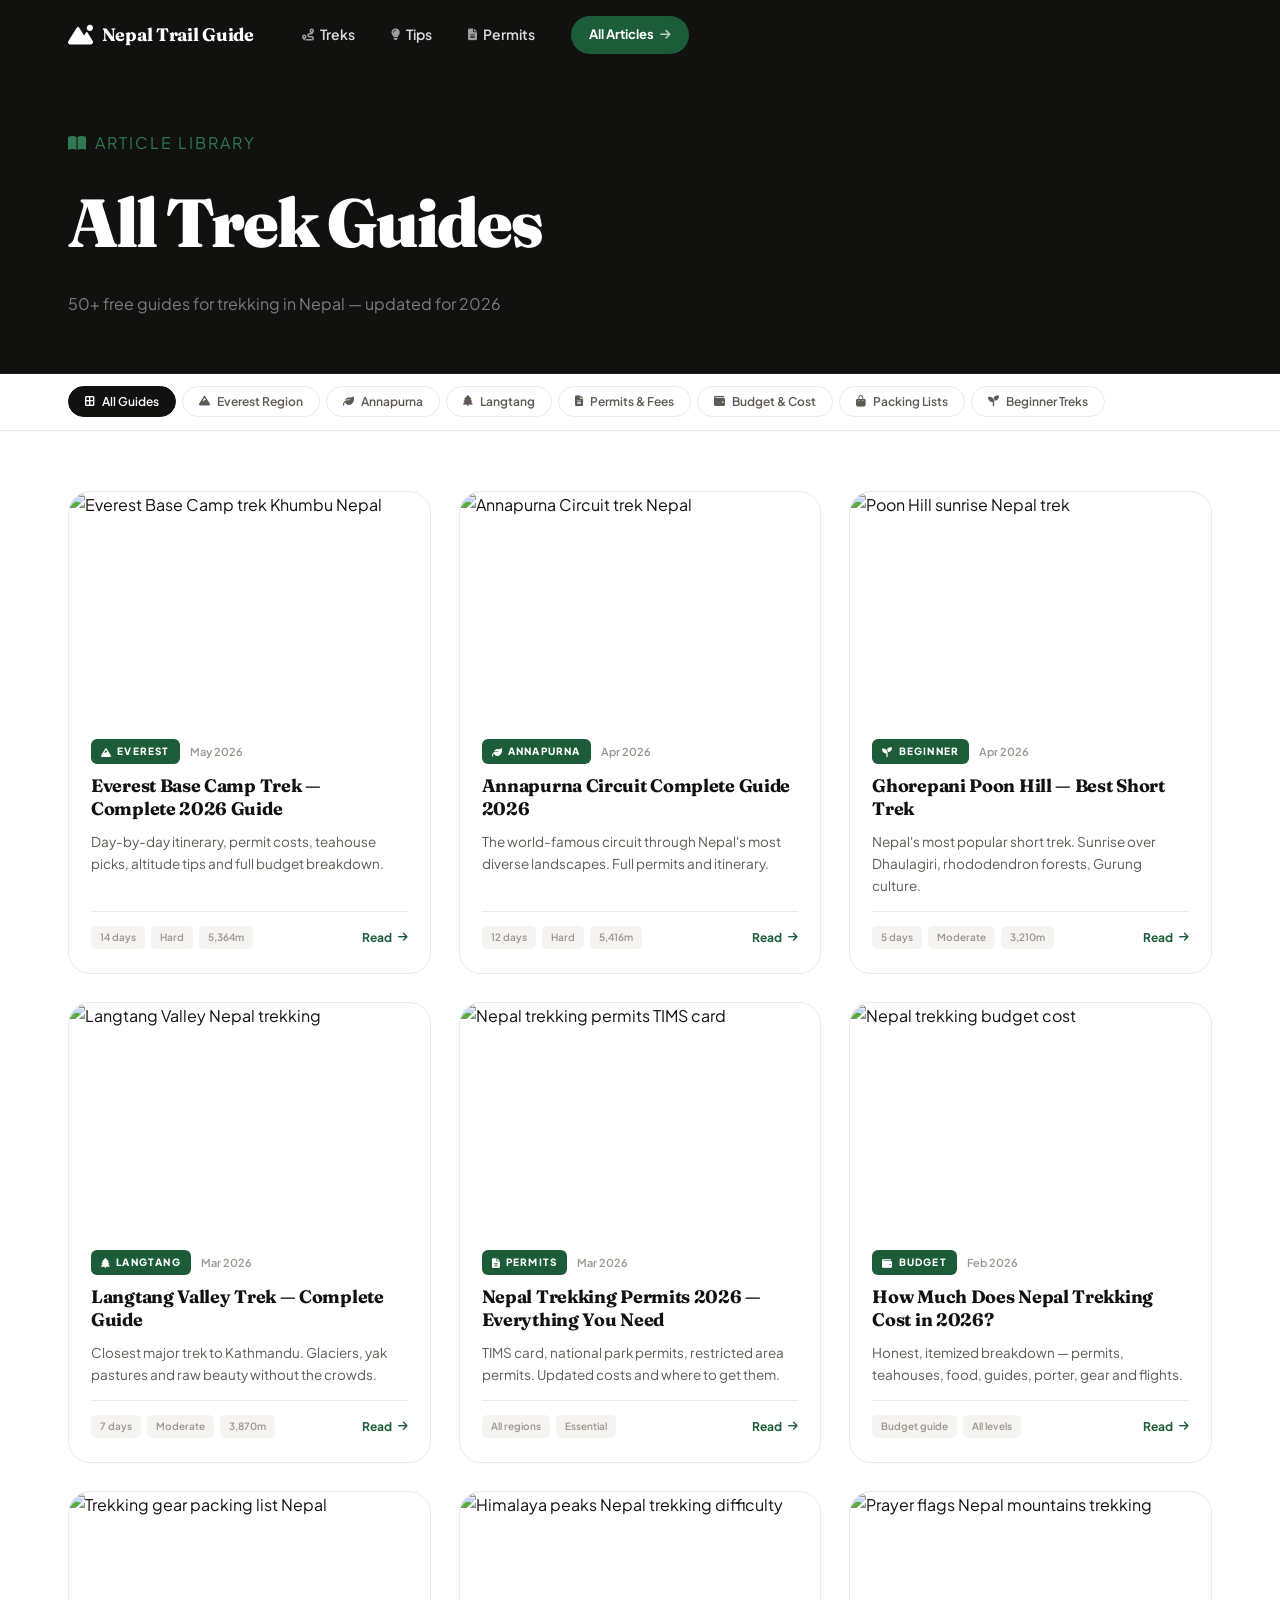
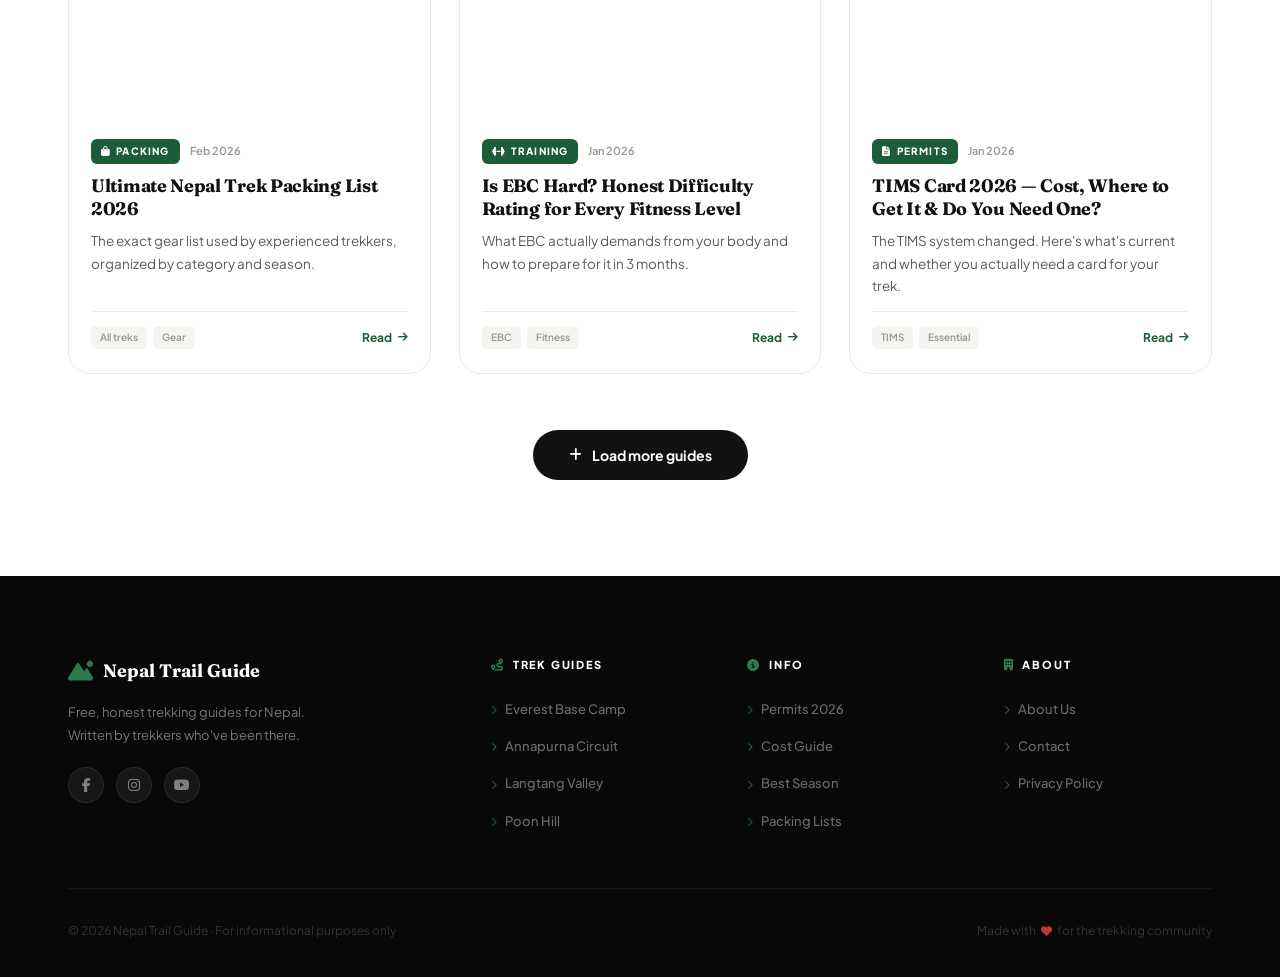
==== frontend/blog/index.html @ 1aebc30a "Nepal trekking site" ====
<!DOCTYPE html>
<html lang="en">
<head>
  <meta charset="UTF-8">
  <meta name="viewport" content="width=device-width, initial-scale=1.0">
  <title>All Trek Guides — Nepal Trail Guide</title>
  <meta name="description" content="Browse all Nepal trekking guides. Everest Base Camp, Annapurna Circuit, permits, costs, packing lists and more. Free, updated 2026.">
  <meta name="robots" content="index, follow">
  <link rel="canonical" href="https://nepaltrailguide.com/blog/">
  <link rel="preconnect" href="https://fonts.googleapis.com">
  <link href="https://fonts.googleapis.com/css2?family=Plus+Jakarta+Sans:wght@300;400;500;600;700;800&family=Fraunces:ital,wght@0,700;0,900;1,700&display=swap" rel="stylesheet">
  <link rel="stylesheet" href="https://cdnjs.cloudflare.com/ajax/libs/font-awesome/6.5.0/css/all.min.css">
  <link rel="stylesheet" href="../css/main.css">
  <style>
    /* ── Blog-specific styles ── */
    .blog-hero {
      background: var(--black);
      padding: 130px 0 56px;
      border-bottom: 1px solid rgba(255,255,255,0.06);
    }
    .blog-hero-inner {
      max-width: var(--max-w);
      margin: 0 auto;
      padding: 0 28px;
    }
    .blog-hero h1 {
      font-family: var(--font-display);
      font-size: clamp(40px, 6vw, 68px);
      font-weight: 900;
      letter-spacing: -2px;
      color: var(--white);
      margin-bottom: 12px;
    }
    .blog-hero p {
      font-size: 16px;
      color: rgba(255,255,255,0.45);
      font-weight: 400;
    }

    .filter-bar {
      position: sticky;
      top: 70px;
      z-index: 50;
      background: var(--white);
      border-bottom: 1px solid var(--gray-100);
      padding: 0;
    }
    .filter-inner {
      max-width: var(--max-w);
      margin: 0 auto;
      padding: 0 28px;
      display: flex;
      align-items: center;
      gap: 6px;
      overflow-x: auto;
      scrollbar-width: none;
      -ms-overflow-style: none;
      height: 56px;
    }
    .filter-inner::-webkit-scrollbar { display: none; }
    .filter-btn {
      flex-shrink: 0;
      display: inline-flex;
      align-items: center;
      gap: 7px;
      background: none;
      border: 1.5px solid var(--gray-100);
      color: var(--gray-600);
      font-size: 12px;
      font-weight: 600;
      padding: 7px 16px;
      border-radius: var(--r-pill);
      cursor: pointer;
      transition: all 0.18s;
      font-family: var(--font-body);
      white-space: nowrap;
    }
    .filter-btn:hover,
    .filter-btn.active {
      background: var(--black);
      border-color: var(--black);
      color: var(--white);
    }
    .filter-btn.active.green {
      background: var(--green);
      border-color: var(--green);
    }
    .filter-btn i { font-size: 11px; }

    .blog-main {
      padding: 60px 0 96px;
    }
    .blog-main .container {
      max-width: var(--max-w);
      margin: 0 auto;
      padding: 0 28px;
    }
    .blog-grid {
      display: grid;
      grid-template-columns: repeat(3, 1fr);
      gap: 28px;
    }

    .blog-card {
      background: var(--white);
      border: 1px solid var(--gray-100);
      border-radius: var(--r-xl);
      overflow: hidden;
      display: flex;
      flex-direction: column;
      transition: all 0.28s ease;
    }
    .blog-card:hover {
      box-shadow: var(--shadow-lg);
      transform: translateY(-5px);
      border-color: var(--gray-200);
    }
    .blog-card-img {
      display: block;
      aspect-ratio: 16/10;
      overflow: hidden;
    }
    .blog-card-img img {
      width: 100%; height: 100%;
      object-fit: cover;
      transition: transform 0.45s ease;
    }
    .blog-card:hover .blog-card-img img { transform: scale(1.05); }

    .blog-card-body {
      padding: 22px 22px 24px;
      display: flex;
      flex-direction: column;
      gap: 10px;
      flex: 1;
    }
    .blog-card-meta {
      display: flex;
      align-items: center;
      gap: 10px;
    }
    .blog-cat {
      display: inline-flex;
      align-items: center;
      gap: 5px;
      font-size: 10px;
      font-weight: 800;
      text-transform: uppercase;
      letter-spacing: 1.2px;
      color: var(--white);
      background: var(--green);
      padding: 4px 10px;
      border-radius: 6px;
    }
    .blog-date {
      font-size: 11px;
      color: var(--gray-400);
      font-weight: 600;
    }
    .blog-card h3 {
      font-family: var(--font-display);
      font-size: 18px;
      font-weight: 700;
      line-height: 1.3;
      letter-spacing: -0.3px;
      color: var(--black);
    }
    .blog-card h3 a:hover { color: var(--green); }
    .blog-card p {
      font-size: 13.5px;
      color: var(--gray-600);
      line-height: 1.65;
      flex: 1;
    }
    .blog-card-footer {
      display: flex;
      justify-content: space-between;
      align-items: center;
      padding-top: 14px;
      border-top: 1px solid var(--gray-100);
      margin-top: 4px;
    }
    .mini-tags { display: flex; gap: 6px; flex-wrap: wrap; }
    .mini-tag {
      font-size: 10px;
      color: var(--gray-400);
      background: var(--gray-50);
      padding: 3px 9px;
      border-radius: 5px;
      font-weight: 600;
    }
    .blog-read {
      display: inline-flex;
      align-items: center;
      gap: 6px;
      font-size: 12px;
      font-weight: 700;
      color: var(--green);
      transition: gap 0.2s;
    }
    .blog-read:hover { gap: 10px; }
    .blog-read i { font-size: 11px; }

    .load-more {
      text-align: center;
      margin-top: 56px;
    }
    .load-more button {
      display: inline-flex;
      align-items: center;
      gap: 10px;
      background: var(--black);
      color: var(--white);
      font-size: 14px;
      font-weight: 700;
      padding: 16px 36px;
      border-radius: var(--r-pill);
      border: none;
      cursor: pointer;
      transition: all 0.2s;
      font-family: var(--font-body);
    }
    .load-more button:hover {
      background: var(--green);
      transform: translateY(-2px);
      box-shadow: var(--shadow-green);
    }

    @media (max-width: 900px) {
      .blog-grid { grid-template-columns: 1fr 1fr; }
    }
    @media (max-width: 580px) {
      .blog-grid { grid-template-columns: 1fr; }
      .blog-hero h1 { font-size: 38px; }
    }
  </style>
</head>
<body>

  <nav class="navbar scrolled" id="navbar">
    <div class="nav-inner">
      <a href="../index.html" class="nav-logo">
        <i class="fa-solid fa-mountain-sun"></i>
        <span>Nepal Trail Guide</span>
      </a>
      <ul class="nav-links" id="navLinks">
        <li><a href="../index.html#treks"><i class="fa-solid fa-route"></i> Treks</a></li>
        <li><a href="../index.html#tips"><i class="fa-solid fa-lightbulb"></i> Tips</a></li>
        <li><a href="../index.html#permits"><i class="fa-solid fa-file-lines"></i> Permits</a></li>
        <li><a href="index.html" class="nav-cta">All Articles <i class="fa-solid fa-arrow-right"></i></a></li>
      </ul>
      <button class="hamburger" id="hamburger" aria-label="Open menu">
        <i class="fa-solid fa-bars" id="hamburgerIcon"></i>
      </button>
    </div>
  </nav>

  <div class="blog-hero">
    <div class="blog-hero-inner">
      <p class="section-label" style="color:var(--green-mid)"><i class="fa-solid fa-book-open"></i> Article Library</p>
      <h1>All Trek Guides</h1>
      <p>50+ free guides for trekking in Nepal — updated for 2026</p>
    </div>
  </div>

  <div class="filter-bar">
    <div class="filter-inner">
      <button class="filter-btn active" onclick="filterCards('all', this)">
        <i class="fa-solid fa-border-all"></i> All Guides
      </button>
      <button class="filter-btn" onclick="filterCards('everest', this)">
        <i class="fa-solid fa-mountain"></i> Everest Region
      </button>
      <button class="filter-btn" onclick="filterCards('annapurna', this)">
        <i class="fa-solid fa-leaf"></i> Annapurna
      </button>
      <button class="filter-btn" onclick="filterCards('langtang', this)">
        <i class="fa-solid fa-tree"></i> Langtang
      </button>
      <button class="filter-btn" onclick="filterCards('permits', this)">
        <i class="fa-solid fa-file-lines"></i> Permits & Fees
      </button>
      <button class="filter-btn" onclick="filterCards('budget', this)">
        <i class="fa-solid fa-wallet"></i> Budget & Cost
      </button>
      <button class="filter-btn" onclick="filterCards('packing', this)">
        <i class="fa-solid fa-bag-shopping"></i> Packing Lists
      </button>
      <button class="filter-btn" onclick="filterCards('beginner', this)">
        <i class="fa-solid fa-seedling"></i> Beginner Treks
      </button>
    </div>
  </div>

  <section class="blog-main">
    <div class="container">
      <div class="blog-grid" id="blogGrid">

        <div class="blog-card reveal" data-cat="everest">
          <a href="../articles/ebc-guide.html" class="blog-card-img">
            <img src="https://media.nepaleverestbasecamp.com/uploads/fullbanner/ebc-trek-14-days-thumbnail.webp" alt="Everest Base Camp trek Khumbu Nepal" loading="lazy">
          </a>
          <div class="blog-card-body">
            <div class="blog-card-meta">
              <span class="blog-cat"><i class="fa-solid fa-mountain"></i> Everest</span>
              <span class="blog-date">May 2026</span>
            </div>
            <h3><a href="../articles/ebc-guide.html">Everest Base Camp Trek — Complete 2026 Guide</a></h3>
            <p>Day-by-day itinerary, permit costs, teahouse picks, altitude tips and full budget breakdown.</p>
            <div class="blog-card-footer">
              <div class="mini-tags">
                <span class="mini-tag">14 days</span>
                <span class="mini-tag">Hard</span>
                <span class="mini-tag">5,364m</span>
              </div>
              <a href="../articles/ebc-guide.html" class="blog-read">Read <i class="fa-solid fa-arrow-right"></i></a>
            </div>
          </div>
        </div>

        <div class="blog-card reveal" data-cat="annapurna">
          <a href="#" class="blog-card-img">
            <img src="https://dynamic-media-cdn.tripadvisor.com/media/photo-o/27/93/ff/0a/caption.jpg?w=900&h=500&s=1" alt="Annapurna Circuit trek Nepal" loading="lazy">
          </a>
          <div class="blog-card-body">
            <div class="blog-card-meta">
              <span class="blog-cat"><i class="fa-solid fa-leaf"></i> Annapurna</span>
              <span class="blog-date">Apr 2026</span>
            </div>
            <h3><a href="#">Annapurna Circuit Complete Guide 2026</a></h3>
            <p>The world-famous circuit through Nepal's most diverse landscapes. Full permits and itinerary.</p>
            <div class="blog-card-footer">
              <div class="mini-tags">
                <span class="mini-tag">12 days</span>
                <span class="mini-tag">Hard</span>
                <span class="mini-tag">5,416m</span>
              </div>
              <a href="#" class="blog-read">Read <i class="fa-solid fa-arrow-right"></i></a>
            </div>
          </div>
        </div>

        <div class="blog-card reveal" data-cat="beginner annapurna">
          <a href="#" class="blog-card-img">
            <img src="https://media-cdn.tripadvisor.com/media/attractions-splice-spp-674x446/12/27/13/b6.jpg" alt="Poon Hill sunrise Nepal trek" loading="lazy">
          </a>
          <div class="blog-card-body">
            <div class="blog-card-meta">
              <span class="blog-cat"><i class="fa-solid fa-seedling"></i> Beginner</span>
              <span class="blog-date">Apr 2026</span>
            </div>
            <h3><a href="#">Ghorepani Poon Hill — Best Short Trek</a></h3>
            <p>Nepal's most popular short trek. Sunrise over Dhaulagiri, rhododendron forests, Gurung culture.</p>
            <div class="blog-card-footer">
              <div class="mini-tags">
                <span class="mini-tag">5 days</span>
                <span class="mini-tag">Moderate</span>
                <span class="mini-tag">3,210m</span>
              </div>
              <a href="#" class="blog-read">Read <i class="fa-solid fa-arrow-right"></i></a>
            </div>
          </div>
        </div>

        <div class="blog-card reveal" data-cat="langtang">
          <a href="#" class="blog-card-img">
            <img src="https://api.hikingbees.com/media/best-langtang-viewpoints.jpg" alt="Langtang Valley Nepal trekking" loading="lazy">
          </a>
          <div class="blog-card-body">
            <div class="blog-card-meta">
              <span class="blog-cat"><i class="fa-solid fa-tree"></i> Langtang</span>
              <span class="blog-date">Mar 2026</span>
            </div>
            <h3><a href="#">Langtang Valley Trek — Complete Guide</a></h3>
            <p>Closest major trek to Kathmandu. Glaciers, yak pastures and raw beauty without the crowds.</p>
            <div class="blog-card-footer">
              <div class="mini-tags">
                <span class="mini-tag">7 days</span>
                <span class="mini-tag">Moderate</span>
                <span class="mini-tag">3,870m</span>
              </div>
              <a href="#" class="blog-read">Read <i class="fa-solid fa-arrow-right"></i></a>
            </div>
          </div>
        </div>

        <div class="blog-card reveal" data-cat="permits">
          <a href="#" class="blog-card-img">
            <img src="https://www.thehimalayantrips.com/templates/yootheme/cache/b1/top_winter_treks_in_nepal-b1f1448a.jpeg" alt="Nepal trekking permits TIMS card" loading="lazy">
          </a>
          <div class="blog-card-body">
            <div class="blog-card-meta">
              <span class="blog-cat"><i class="fa-solid fa-file-lines"></i> Permits</span>
              <span class="blog-date">Mar 2026</span>
            </div>
            <h3><a href="#">Nepal Trekking Permits 2026 — Everything You Need</a></h3>
            <p>TIMS card, national park permits, restricted area permits. Updated costs and where to get them.</p>
            <div class="blog-card-footer">
              <div class="mini-tags">
                <span class="mini-tag">All regions</span>
                <span class="mini-tag">Essential</span>
              </div>
              <a href="#" class="blog-read">Read <i class="fa-solid fa-arrow-right"></i></a>
            </div>
          </div>
        </div>

        <div class="blog-card reveal" data-cat="budget">
          <a href="#" class="blog-card-img">
            <img src="https://images.unsplash.com/photo-1551632811-561732d1e306?w=700&q=80&auto=format&fm=webp" alt="Nepal trekking budget cost" loading="lazy">
          </a>
          <div class="blog-card-body">
            <div class="blog-card-meta">
              <span class="blog-cat"><i class="fa-solid fa-wallet"></i> Budget</span>
              <span class="blog-date">Feb 2026</span>
            </div>
            <h3><a href="#">How Much Does Nepal Trekking Cost in 2026?</a></h3>
            <p>Honest, itemized breakdown — permits, teahouses, food, guides, porter, gear and flights.</p>
            <div class="blog-card-footer">
              <div class="mini-tags">
                <span class="mini-tag">Budget guide</span>
                <span class="mini-tag">All levels</span>
              </div>
              <a href="#" class="blog-read">Read <i class="fa-solid fa-arrow-right"></i></a>
            </div>
          </div>
        </div>

        <div class="blog-card reveal" data-cat="packing">
          <a href="#" class="blog-card-img">
            <img src="https://himalayandreamtreks.in/wp-content/uploads/2024/05/Packing-List-.webp" alt="Trekking gear packing list Nepal" loading="lazy">
          </a>
          <div class="blog-card-body">
            <div class="blog-card-meta">
              <span class="blog-cat"><i class="fa-solid fa-bag-shopping"></i> Packing</span>
              <span class="blog-date">Feb 2026</span>
            </div>
            <h3><a href="#">Ultimate Nepal Trek Packing List 2026</a></h3>
            <p>The exact gear list used by experienced trekkers, organized by category and season.</p>
            <div class="blog-card-footer">
              <div class="mini-tags">
                <span class="mini-tag">All treks</span>
                <span class="mini-tag">Gear</span>
              </div>
              <a href="#" class="blog-read">Read <i class="fa-solid fa-arrow-right"></i></a>
            </div>
          </div>
        </div>

        <div class="blog-card reveal" data-cat="everest beginner">
          <a href="#" class="blog-card-img">
            <img src="https://media-cdn.tripadvisor.com/media/attractions-splice-spp-674x446/07/35/dd/0e.jpg" alt="Himalaya peaks Nepal trekking difficulty" loading="lazy">
          </a>
          <div class="blog-card-body">
            <div class="blog-card-meta">
              <span class="blog-cat"><i class="fa-solid fa-dumbbell"></i> Training</span>
              <span class="blog-date">Jan 2026</span>
            </div>
            <h3><a href="#">Is EBC Hard? Honest Difficulty Rating for Every Fitness Level</a></h3>
            <p>What EBC actually demands from your body and how to prepare for it in 3 months.</p>
            <div class="blog-card-footer">
              <div class="mini-tags">
                <span class="mini-tag">EBC</span>
                <span class="mini-tag">Fitness</span>
              </div>
              <a href="#" class="blog-read">Read <i class="fa-solid fa-arrow-right"></i></a>
            </div>
          </div>
        </div>

        <div class="blog-card reveal" data-cat="permits budget">
          <a href="#" class="blog-card-img">
            <img src="https://images.unsplash.com/photo-1533130061792-64b345e4a833?w=700&q=80&auto=format&fm=webp" alt="Prayer flags Nepal mountains trekking" loading="lazy">
          </a>
          <div class="blog-card-body">
            <div class="blog-card-meta">
              <span class="blog-cat"><i class="fa-solid fa-file-lines"></i> Permits</span>
              <span class="blog-date">Jan 2026</span>
            </div>
            <h3><a href="#">TIMS Card 2026 — Cost, Where to Get It & Do You Need One?</a></h3>
            <p>The TIMS system changed. Here's what's current and whether you actually need a card for your trek.</p>
            <div class="blog-card-footer">
              <div class="mini-tags">
                <span class="mini-tag">TIMS</span>
                <span class="mini-tag">Essential</span>
              </div>
              <a href="#" class="blog-read">Read <i class="fa-solid fa-arrow-right"></i></a>
            </div>
          </div>
        </div>

      </div>

      <div class="load-more">
        <button id="loadMoreBtn" onclick="loadMore()">
          <i class="fa-solid fa-plus"></i> Load more guides
        </button>
      </div>
    </div>
  </section>

  <footer class="footer">
    <div class="container">
      <div class="footer-top">
        <div class="footer-brand">
          <div class="footer-logo"><i class="fa-solid fa-mountain-sun"></i> Nepal Trail Guide</div>
          <p>Free, honest trekking guides for Nepal. Written by trekkers who've been there.</p>
          <div class="footer-social">
            <a href="#"><i class="fa-brands fa-facebook-f"></i></a>
            <a href="#"><i class="fa-brands fa-instagram"></i></a>
            <a href="#"><i class="fa-brands fa-youtube"></i></a>
          </div>
        </div>
        <div class="footer-col">
          <h5><i class="fa-solid fa-route"></i> Trek Guides</h5>
          <ul>
            <li><a href="#"><i class="fa-solid fa-chevron-right"></i> Everest Base Camp</a></li>
            <li><a href="#"><i class="fa-solid fa-chevron-right"></i> Annapurna Circuit</a></li>
            <li><a href="#"><i class="fa-solid fa-chevron-right"></i> Langtang Valley</a></li>
            <li><a href="#"><i class="fa-solid fa-chevron-right"></i> Poon Hill</a></li>
          </ul>
        </div>
        <div class="footer-col">
          <h5><i class="fa-solid fa-circle-info"></i> Info</h5>
          <ul>
            <li><a href="#"><i class="fa-solid fa-chevron-right"></i> Permits 2026</a></li>
            <li><a href="#"><i class="fa-solid fa-chevron-right"></i> Cost Guide</a></li>
            <li><a href="#"><i class="fa-solid fa-chevron-right"></i> Best Season</a></li>
            <li><a href="#"><i class="fa-solid fa-chevron-right"></i> Packing Lists</a></li>
          </ul>
        </div>
        <div class="footer-col">
          <h5><i class="fa-solid fa-building"></i> About</h5>
          <ul>
            <li><a href="#"><i class="fa-solid fa-chevron-right"></i> About Us</a></li>
            <li><a href="#"><i class="fa-solid fa-chevron-right"></i> Contact</a></li>
            <li><a href="#"><i class="fa-solid fa-chevron-right"></i> Privacy Policy</a></li>
          </ul>
        </div>
      </div>
      <div class="footer-bottom">
        <p>© 2026 Nepal Trail Guide · For informational purposes only</p>
        <p class="footer-credit">Made with <i class="fa-solid fa-heart"></i> for the trekking community</p>
      </div>
    </div>
  </footer>

  <script src="../js/main.js"></script>
  <script>
    // Load more button
    function loadMore() {
      const btn = document.getElementById('loadMoreBtn');
      btn.innerHTML = '<i class="fa-solid fa-spinner fa-spin"></i> Loading...';
      btn.disabled = true;
      setTimeout(() => {
        btn.innerHTML = '<i class="fa-solid fa-check"></i> All guides loaded';
        btn.style.background = 'var(--green)';
      }, 1500);
    }

    // Category filter
    function filterCards(cat, btn) {
      document.querySelectorAll('.filter-btn').forEach(b => b.classList.remove('active'));
      btn.classList.add('active');

      document.querySelectorAll('.blog-card').forEach(card => {
        const cats = card.dataset.cat || '';
        if (cat === 'all' || cats.includes(cat)) {
          card.style.display = 'flex';
          setTimeout(() => card.style.opacity = '1', 10);
        } else {
          card.style.opacity = '0';
          setTimeout(() => card.style.display = 'none', 200);
        }
      });
    }

    // Blog page — navbar always dark
    document.getElementById('navbar').classList.add('scrolled');

    // Fix: force reveal all cards immediately on blog page
    document.querySelectorAll('.blog-card').forEach(card => {
      card.style.opacity = '1';
      card.style.transform = 'none';
    });
  </script>
</body>
</html>
---- frontend/css/main.css ----
/* ═══════════════════════════════════════════════
   NEPAL TRAIL GUIDE — main.css
   Fonts: Fraunces (display) + Plus Jakarta Sans (body)
   Design: Premium travel editorial
   Last updated: May 2026
═══════════════════════════════════════════════ */

/* ─── RESET ─── */
*, *::before, *::after { margin: 0; padding: 0; box-sizing: border-box; }
html { scroll-behavior: smooth; font-size: 16px; }
img { display: block; max-width: 100%; height: auto; }
a { text-decoration: none; color: inherit; }
ul { list-style: none; }
button { cursor: pointer; font-family: inherit; }

/* ─── TOKENS ─── */
:root {
  /* Core palette */
  --black:         #111110;
  --white:         #ffffff;
  --cream:         #faf9f7;
  --gray-50:       #f5f4f1;
  --gray-100:      #eceae5;
  --gray-200:      #d8d5ce;
  --gray-400:      #9b978e;
  --gray-600:      #5e5a53;
  --gray-800:      #2c2b28;

  /* Accent — deep forest green */
  --green:         #1d5c38;
  --green-mid:     #2d7a50;
  --green-light:   #ebf5ee;
  --green-glow:    rgba(29,92,56,0.10);

  /* Difficulty colors */
  --red:           #b91c1c;
  --amber:         #92400e;
  --blue:          #1e40af;

  /* Typography */
  --font-display:  'Fraunces', Georgia, serif;
  --font-body:     'Plus Jakarta Sans', system-ui, sans-serif;

  /* Layout */
  --max-w:         1200px;
  --r-sm:          6px;
  --r:             10px;
  --r-lg:          16px;
  --r-xl:          22px;
  --r-pill:        999px;

  /* Shadows */
  --shadow-xs:     0 1px 4px rgba(0,0,0,0.06);
  --shadow-sm:     0 2px 12px rgba(0,0,0,0.08);
  --shadow:        0 6px 28px rgba(0,0,0,0.10);
  --shadow-lg:     0 16px 52px rgba(0,0,0,0.15);
  --shadow-green:  0 8px 32px rgba(29,92,56,0.30);
}

/* ─── BASE ─── */
body {
  font-family: var(--font-body);
  color: var(--black);
  background: var(--white);
  line-height: 1.65;
  -webkit-font-smoothing: antialiased;
  overflow-x: hidden;
}

.container {
  max-width: var(--max-w);
  margin: 0 auto;
  padding: 0 28px;
}

/* ─── BUTTONS ─── */
.btn-white {
  display: inline-flex;
  align-items: center;
  gap: 8px;
  background: var(--white);
  color: var(--black);
  font-size: 15px;
  font-weight: 700;
  padding: 14px 28px;
  border-radius: var(--r-pill);
  transition: all 0.25s;
  border: 2px solid transparent;
}
.btn-white:hover {
  background: var(--green);
  color: var(--white);
  transform: translateY(-2px);
  box-shadow: var(--shadow-green);
}
.btn-outline-white {
  display: inline-flex;
  align-items: center;
  gap: 8px;
  background: transparent;
  color: var(--white);
  font-size: 15px;
  font-weight: 700;
  padding: 14px 28px;
  border-radius: var(--r-pill);
  border: 2px solid rgba(255,255,255,0.45);
  transition: all 0.25s;
  backdrop-filter: blur(6px);
}
.btn-outline-white:hover {
  border-color: rgba(255,255,255,0.85);
  background: rgba(255,255,255,0.12);
}
.btn-outline-dark {
  display: inline-flex;
  align-items: center;
  gap: 8px;
  background: transparent;
  color: var(--green);
  font-size: 13px;
  font-weight: 700;
  padding: 10px 20px;
  border-radius: var(--r-pill);
  border: 2px solid var(--green);
  transition: all 0.2s;
  white-space: nowrap;
}
.btn-outline-dark:hover {
  background: var(--green);
  color: var(--white);
}

/* ─── SECTION COMMONS ─── */
.section-head {
  display: flex;
  justify-content: space-between;
  align-items: flex-end;
  margin-bottom: 40px;
  gap: 20px;
}
.section-label {
  display: flex;
  align-items: center;
  gap: 7px;
  font-size: 11px;
  font-weight: 700;
  letter-spacing: 2px;
  text-transform: uppercase;
  color: var(--green);
  margin-bottom: 10px;
}
.section-head h2 {
  font-family: var(--font-display);
  font-size: clamp(26px, 3vw, 38px);
  font-weight: 700;
  letter-spacing: -0.8px;
  line-height: 1.15;
  color: var(--black);
}

/* ═══════════════════════════════════════════════
   NAVBAR
═══════════════════════════════════════════════ */
.navbar {
  position: fixed;
  inset: 0 0 auto 0;
  z-index: 999;
  height: 70px;
  transition: all 0.3s ease;
}

/* Transparent state — on hero */
.navbar .nav-logo { color: var(--white); transition: color 0.3s; }
.navbar .nav-links a { color: rgba(255,255,255,0.85); transition: color 0.2s; }
.navbar .nav-links a:hover { color: var(--white); }
.navbar .hamburger { color: var(--white); }

/* Scrolled state */
.navbar.scrolled {
  background: rgba(255,255,255,0.97);
  backdrop-filter: blur(16px);
  box-shadow: 0 1px 0 var(--gray-100), 0 4px 16px rgba(0,0,0,0.06);
}
.navbar.scrolled .nav-logo { color: var(--black); }
.navbar.scrolled .nav-links a { color: var(--gray-600); }
.navbar.scrolled .nav-links a:hover { color: var(--black); }
.navbar.scrolled .nav-cta { color: var(--white) !important; }
.navbar.scrolled .hamburger { color: var(--black); }

.nav-inner {
  max-width: var(--max-w);
  margin: 0 auto;
  padding: 0 28px;
  height: 100%;
  display: flex;
  align-items: center;
  gap: 48px;
}

.nav-logo {
  font-family: var(--font-display);
  font-size: 18px;
  font-weight: 700;
  display: flex;
  align-items: center;
  gap: 9px;
  white-space: nowrap;
  letter-spacing: -0.3px;
}
.nav-logo i { font-size: 20px; }

.nav-links {
  display: flex;
  align-items: center;
  gap: 36px;
  flex: 1;
}
.nav-links a {
  font-size: 14px;
  font-weight: 600;
  display: flex;
  align-items: center;
  gap: 6px;
}
.nav-links a i { font-size: 12px; opacity: 0.7; }
.nav-cta {
  background: var(--green) !important;
  color: var(--white) !important;
  padding: 8px 18px;
  border-radius: var(--r-pill);
  font-size: 13px !important;
  font-weight: 700 !important;
  transition: background 0.2s, transform 0.2s !important;
  margin-left: auto;
}
.nav-cta:hover { background: var(--green-mid) !important; transform: translateY(-1px); }

.hamburger {
  display: none;
  background: none;
  border: none;
  font-size: 22px;
  margin-left: auto;
  padding: 4px;
  transition: color 0.3s;
}

/* ═══════════════════════════════════════════════
   HERO
═══════════════════════════════════════════════ */
.hero {
  position: relative;
  min-height: 100vh;
  display: flex;
  flex-direction: column;
}

.hero-bg {
  position: absolute;
  inset: 0;
  z-index: 0;
  overflow: hidden;
}
.hero-img {
  width: 100%;
  height: 100%;
  object-fit: cover;
  object-position: center 20%;
  /* Subtle warmth enhancement */
  filter: brightness(0.82) contrast(1.08) saturate(1.1);
}
.hero-overlay {
  position: absolute;
  inset: 0;
  /* Dark bottom-left gradient so text is readable */
  background:
    linear-gradient(
      175deg,
      rgba(0,0,0,0.28) 0%,
      rgba(0,0,0,0.02) 40%,
      rgba(0,0,0,0.60) 100%
    ),
    linear-gradient(
      90deg,
      rgba(0,0,0,0.52) 0%,
      rgba(0,0,0,0.0) 60%
    );
}

.hero-body {
  position: relative;
  z-index: 1;
  flex: 1;
  display: flex;
  align-items: flex-end;
  padding-bottom: 80px;
  padding-top: 140px;
}
.hero-eyebrow {
  display: inline-flex;
  align-items: center;
  gap: 8px;
  font-size: 12px;
  font-weight: 600;
  letter-spacing: 1.8px;
  text-transform: uppercase;
  color: rgba(255,255,255,0.68);
  margin-bottom: 20px;
  font-style: italic;
}
.hero-h1 {
  font-family: var(--font-display);
  font-size: clamp(48px, 6.5vw, 92px);
  font-weight: 900;
  line-height: 0.97;
  color: var(--white);
  letter-spacing: -3px;
  margin-bottom: 24px;
  max-width: 700px;
  text-shadow: 0 2px 40px rgba(0,0,0,0.18);
}
.hero-h1 em {
  font-style: italic;
  color: rgba(255,255,255,0.68);
}
.hero-sub {
  font-size: 17px;
  color: rgba(255,255,255,0.78);
  max-width: 500px;
  line-height: 1.75;
  margin-bottom: 40px;
  font-weight: 400;
}
.hero-actions {
  display: flex;
  gap: 14px;
  align-items: center;
  flex-wrap: wrap;
}

/* Stats bar */
.hero-stats {
  position: relative;
  z-index: 1;
  background: rgba(0,0,0,0.48);
  backdrop-filter: blur(20px);
  border-top: 1px solid rgba(255,255,255,0.10);
}
.stats-row {
  display: flex;
  align-items: center;
  padding: 20px 0;
}
.stat-item {
  flex: 1;
  display: flex;
  align-items: center;
  gap: 12px;
  padding: 0 28px;
}
.stat-item > i {
  font-size: 22px;
  color: rgba(255,255,255,0.55);
  flex-shrink: 0;
}
.stat-item div {
  display: flex;
  flex-direction: column;
  gap: 2px;
}
.stat-item strong {
  font-family: var(--font-display);
  font-size: 18px;
  font-weight: 700;
  color: var(--white);
  letter-spacing: -0.3px;
  line-height: 1;
}
.stat-item span {
  font-size: 11px;
  color: rgba(255,255,255,0.45);
  text-transform: uppercase;
  letter-spacing: 1.2px;
  font-weight: 600;
}
.stat-sep {
  width: 1px;
  height: 40px;
  background: rgba(255,255,255,0.10);
  flex-shrink: 0;
}

/* ═══════════════════════════════════════════════
   GUIDE CARDS
═══════════════════════════════════════════════ */
.section-guides {
  padding: 96px 0 80px;
}

.featured-layout {
  display: grid;
  grid-template-columns: 1.4fr 1fr;
  gap: 24px;
  margin-bottom: 24px;
}
.cards-col {
  display: flex;
  flex-direction: column;
  gap: 24px;
}
.cards-grid {
  display: grid;
  grid-template-columns: repeat(4, 1fr);
  gap: 20px;
}

/* Card base */
.card {
  background: var(--white);
  border: 1px solid var(--gray-100);
  border-radius: var(--r-xl);
  overflow: hidden;
  display: flex;
  flex-direction: column;
  transition: transform 0.28s ease, box-shadow 0.28s ease, border-color 0.28s;
}
.card:hover {
  transform: translateY(-5px);
  box-shadow: var(--shadow-lg);
  border-color: var(--gray-200);
}

/* Card image */
.card-img-link {
  display: block;
  position: relative;
  overflow: hidden;
}
.card-featured .card-img-link { aspect-ratio: 16/10; }
.card-side     .card-img-link { aspect-ratio: 16/8; }
.card-grid     .card-img-link { aspect-ratio: 4/3; }

.card-img-link img {
  width: 100%;
  height: 100%;
  object-fit: cover;
  transition: transform 0.5s ease;
}
.card:hover .card-img-link img { transform: scale(1.05); }

/* Difficulty badge */
.diff-badge {
  position: absolute;
  top: 14px;
  right: 14px;
  font-size: 10px;
  font-weight: 800;
  letter-spacing: 1.2px;
  text-transform: uppercase;
  padding: 5px 12px;
  border-radius: var(--r-pill);
  font-family: var(--font-body);
}
.diff-badge.hard     { background: #fee2e2; color: var(--red); }
.diff-badge.moderate { background: #fef3c7; color: var(--amber); }
.diff-badge.easy     { background: var(--green-light); color: var(--green); }
.diff-badge.info     { background: #dbeafe; color: var(--blue); }

/* Card body */
.card-body {
  padding: 22px 24px 24px;
  display: flex;
  flex-direction: column;
  gap: 10px;
  flex: 1;
}
.card-meta {
  display: flex;
  align-items: center;
  gap: 6px;
  font-size: 11px;
  font-weight: 700;
  text-transform: uppercase;
  letter-spacing: 0.8px;
  color: var(--gray-400);
  flex-wrap: wrap;
}
.card-region {
  color: var(--green);
  display: flex;
  align-items: center;
  gap: 5px;
}
.card-region i { font-size: 10px; }
.meta-dot { color: var(--gray-200); }

.card-body h3 {
  font-family: var(--font-display);
  font-size: 19px;
  font-weight: 700;
  line-height: 1.3;
  letter-spacing: -0.3px;
  color: var(--black);
}
.card-side .card-body h3 { font-size: 17px; }
.card-grid .card-body h3 { font-size: 15px; font-weight: 700; }
.card-body h3 a:hover { color: var(--green); }

.card-body p {
  font-size: 14px;
  color: var(--gray-600);
  line-height: 1.65;
  flex: 1;
}
.card-grid .card-body p { display: none; }

.card-link {
  display: inline-flex;
  align-items: center;
  gap: 6px;
  font-size: 13px;
  font-weight: 700;
  color: var(--green);
  margin-top: 4px;
  transition: gap 0.2s;
}
.card-link:hover { gap: 10px; }
.card-link i { font-size: 11px; transition: transform 0.2s; }
.card-link:hover i { transform: translateX(2px); }

/* ═══════════════════════════════════════════════
   FULL BLEED BANNER
═══════════════════════════════════════════════ */
.banner-section {
  position: relative;
  height: 460px;
  overflow: hidden;
  display: flex;
  align-items: center;
}
.banner-bg-img {
  position: absolute;
  inset: 0;
  width: 100%;
  height: 100%;
  object-fit: cover;
  object-position: center 40%;
  filter: brightness(0.68) saturate(1.2);
}
.banner-overlay {
  position: absolute;
  inset: 0;
  background: linear-gradient(
    100deg,
    rgba(0,0,0,0.80) 0%,
    rgba(0,0,0,0.35) 55%,
    rgba(0,0,0,0.08) 100%
  );
}
.banner-content {
  position: relative;
  z-index: 1;
  color: var(--white);
}
.banner-eyebrow {
  display: flex;
  align-items: center;
  gap: 8px;
  font-size: 11px;
  font-weight: 700;
  letter-spacing: 2px;
  text-transform: uppercase;
  color: rgba(255,255,255,0.55);
  margin-bottom: 14px;
}
.banner-content h2 {
  font-family: var(--font-display);
  font-size: clamp(34px, 5vw, 58px);
  font-weight: 900;
  letter-spacing: -1.5px;
  line-height: 1.05;
  margin-bottom: 12px;
}
.banner-sub {
  font-size: 16px;
  color: rgba(255,255,255,0.62);
  margin-bottom: 28px;
  font-style: italic;
  font-weight: 400;
}
.banner-tags {
  display: flex;
  gap: 10px;
  flex-wrap: wrap;
}
.banner-tags span {
  display: inline-flex;
  align-items: center;
  gap: 7px;
  background: rgba(255,255,255,0.10);
  border: 1px solid rgba(255,255,255,0.18);
  color: rgba(255,255,255,0.85);
  font-size: 12px;
  font-weight: 600;
  padding: 7px 16px;
  border-radius: var(--r-pill);
  backdrop-filter: blur(8px);
}
.banner-tags span i { font-size: 11px; opacity: 0.8; }

/* ═══════════════════════════════════════════════
   INFO CARDS
═══════════════════════════════════════════════ */
.info-section {
  background: var(--cream);
  padding: 96px 0;
  border-top: 1px solid var(--gray-100);
  border-bottom: 1px solid var(--gray-100);
}
.info-grid {
  display: grid;
  grid-template-columns: repeat(3, 1fr);
  gap: 20px;
}
.info-card {
  background: var(--white);
  border: 1px solid var(--gray-100);
  border-radius: var(--r-xl);
  padding: 32px 28px;
  display: flex;
  flex-direction: column;
  gap: 14px;
  position: relative;
  overflow: hidden;
  transition: all 0.28s ease;
}
/* Green bottom bar on hover */
.info-card::after {
  content: '';
  position: absolute;
  bottom: 0; left: 0; right: 0;
  height: 3px;
  background: var(--green);
  transform: scaleX(0);
  transform-origin: left;
  transition: transform 0.3s ease;
}
.info-card:hover {
  border-color: rgba(29,92,56,0.15);
  box-shadow: 0 10px 40px rgba(29,92,56,0.09);
  transform: translateY(-4px);
}
.info-card:hover::after { transform: scaleX(1); }

.info-icon-wrap {
  width: 50px;
  height: 50px;
  border-radius: 12px;
  background: var(--green-light);
  display: flex;
  align-items: center;
  justify-content: center;
  transition: background 0.28s, transform 0.28s;
  flex-shrink: 0;
}
.info-icon-wrap i {
  font-size: 20px;
  color: var(--green);
  transition: color 0.28s;
}
.info-card:hover .info-icon-wrap {
  background: var(--green);
  transform: rotate(-6deg) scale(1.05);
}
.info-card:hover .info-icon-wrap i { color: var(--white); }

.info-card h4 {
  font-family: var(--font-display);
  font-size: 18px;
  font-weight: 700;
  letter-spacing: -0.3px;
  color: var(--black);
}
.info-card p {
  font-size: 14px;
  color: var(--gray-600);
  line-height: 1.7;
  flex: 1;
}
.info-link {
  display: inline-flex;
  align-items: center;
  gap: 7px;
  font-size: 13px;
  font-weight: 700;
  color: var(--green);
  margin-top: 4px;
  transition: gap 0.2s;
}
.info-link i { font-size: 11px; transition: transform 0.2s; }
.info-link:hover { gap: 11px; }
.info-link:hover i { transform: translateX(3px); }

/* ═══════════════════════════════════════════════
   LATEST ARTICLES
═══════════════════════════════════════════════ */
.latest-section {
  padding: 96px 0;
}
.latest-list {
  border-top: 2px solid var(--black);
}
.latest-item {
  display: grid;
  grid-template-columns: 160px 1fr;
  gap: 36px;
  align-items: start;
  padding: 28px 0;
  border-bottom: 1px solid var(--gray-100);
  transition: background 0.15s;
  cursor: pointer;
}
.latest-item:hover {
  background: var(--cream);
  margin: 0 -28px;
  padding-left: 28px;
  padding-right: 28px;
}
.latest-left {
  display: flex;
  flex-direction: column;
  gap: 8px;
  padding-top: 3px;
}
.latest-tag {
  display: inline-block;
  width: fit-content;
  font-size: 10px;
  font-weight: 800;
  letter-spacing: 1.2px;
  text-transform: uppercase;
  color: var(--white);
  background: var(--green);
  padding: 4px 11px;
  border-radius: 6px;
}
.latest-date {
  font-size: 12px;
  color: var(--gray-400);
  font-weight: 600;
}
.latest-right { }
.latest-right h3 {
  font-family: var(--font-display);
  font-size: 20px;
  font-weight: 700;
  line-height: 1.28;
  letter-spacing: -0.4px;
  color: var(--black);
  margin-bottom: 8px;
}
.latest-right h3 a:hover { color: var(--green); }
.latest-right p {
  font-size: 14px;
  color: var(--gray-600);
  line-height: 1.65;
  margin-bottom: 12px;
}
.latest-read {
  display: inline-flex;
  align-items: center;
  gap: 7px;
  font-size: 13px;
  font-weight: 700;
  color: var(--green);
  transition: gap 0.2s;
}
.latest-read:hover { gap: 11px; }
.latest-read i { font-size: 12px; }

/* ═══════════════════════════════════════════════
   NEWSLETTER
═══════════════════════════════════════════════ */
.newsletter-section {
  background: var(--black);
  padding: 80px 0;
  position: relative;
  overflow: hidden;
}
/* Subtle green glow orbs */
.newsletter-section::before {
  content: '';
  position: absolute;
  width: 480px; height: 480px;
  top: -160px; left: -120px;
  background: radial-gradient(circle, rgba(29,92,56,0.32) 0%, transparent 70%);
  pointer-events: none;
}
.newsletter-section::after {
  content: '';
  position: absolute;
  width: 360px; height: 360px;
  bottom: -120px; right: -80px;
  background: radial-gradient(circle, rgba(29,92,56,0.20) 0%, transparent 70%);
  pointer-events: none;
}
.newsletter-inner {
  position: relative;
  z-index: 1;
  display: flex;
  align-items: center;
  gap: 64px;
}
.newsletter-left { flex: 1; }
.newsletter-icon {
  font-size: 36px;
  color: var(--green-mid);
  margin-bottom: 16px;
  display: block;
}
.newsletter-left h3 {
  font-family: var(--font-display);
  font-size: clamp(24px, 3vw, 34px);
  font-weight: 700;
  color: var(--white);
  letter-spacing: -0.8px;
  margin-bottom: 10px;
}
.newsletter-left p {
  font-size: 15px;
  color: rgba(255,255,255,0.45);
  line-height: 1.6;
}
.newsletter-form { flex: 0 0 420px; }
.form-row {
  display: flex;
  gap: 10px;
  margin-bottom: 10px;
}
.form-row input {
  flex: 1;
  background: rgba(255,255,255,0.07);
  border: 1.5px solid rgba(255,255,255,0.12);
  color: var(--white);
  font-size: 14px;
  font-family: var(--font-body);
  padding: 14px 18px;
  border-radius: var(--r-pill);
  outline: none;
  transition: border-color 0.2s;
}
.form-row input::placeholder { color: rgba(255,255,255,0.3); }
.form-row input:focus { border-color: rgba(255,255,255,0.35); }
.form-row button {
  display: inline-flex;
  align-items: center;
  gap: 8px;
  background: var(--green);
  color: var(--white);
  font-size: 14px;
  font-weight: 700;
  padding: 14px 24px;
  border-radius: var(--r-pill);
  border: none;
  white-space: nowrap;
  transition: all 0.2s;
  font-family: var(--font-body);
}
.form-row button:hover {
  background: var(--green-mid);
  transform: translateY(-1px);
  box-shadow: var(--shadow-green);
}
.form-note {
  font-size: 12px;
  color: rgba(255,255,255,0.28);
  display: flex;
  align-items: center;
  gap: 6px;
}
.form-note i { font-size: 11px; }

/* ═══════════════════════════════════════════════
   FOOTER
═══════════════════════════════════════════════ */
.footer {
  background: #080808;
  padding: 80px 0 36px;
  color: rgba(255,255,255,0.45);
}
.footer-top {
  display: grid;
  grid-template-columns: 1.8fr 1fr 1fr 1fr;
  gap: 48px;
  padding-bottom: 56px;
  border-bottom: 1px solid rgba(255,255,255,0.06);
  margin-bottom: 32px;
}
.footer-logo {
  display: flex;
  align-items: center;
  gap: 10px;
  font-family: var(--font-display);
  font-size: 18px;
  font-weight: 700;
  color: var(--white);
  margin-bottom: 16px;
}
.footer-logo i { font-size: 20px; color: var(--green-mid); }
.footer-brand p {
  font-size: 13px;
  line-height: 1.75;
  max-width: 275px;
  margin-bottom: 20px;
}
.footer-langs {
  display: flex;
  gap: 8px;
  flex-wrap: wrap;
  margin-bottom: 20px;
}
.footer-langs span {
  display: inline-flex;
  align-items: center;
  gap: 5px;
  font-size: 11px;
  background: rgba(255,255,255,0.05);
  border: 1px solid rgba(255,255,255,0.07);
  color: rgba(255,255,255,0.45);
  padding: 5px 12px;
  border-radius: var(--r-pill);
  font-weight: 600;
}
.footer-social {
  display: flex;
  gap: 12px;
}
.footer-social a {
  width: 36px; height: 36px;
  border-radius: 50%;
  background: rgba(255,255,255,0.06);
  border: 1px solid rgba(255,255,255,0.08);
  display: flex;
  align-items: center;
  justify-content: center;
  color: rgba(255,255,255,0.45);
  font-size: 14px;
  transition: all 0.2s;
}
.footer-social a:hover {
  background: var(--green);
  border-color: var(--green);
  color: var(--white);
  transform: translateY(-2px);
}
.footer-col h5 {
  display: flex;
  align-items: center;
  gap: 8px;
  font-family: var(--font-body);
  font-size: 11px;
  font-weight: 800;
  letter-spacing: 1.8px;
  text-transform: uppercase;
  color: var(--white);
  margin-bottom: 20px;
}
.footer-col h5 i { font-size: 12px; color: var(--green-mid); }
.footer-col ul { display: flex; flex-direction: column; gap: 11px; }
.footer-col a {
  display: inline-flex;
  align-items: center;
  gap: 8px;
  font-size: 13px;
  color: rgba(255,255,255,0.40);
  font-weight: 500;
  transition: color 0.15s;
}
.footer-col a i { font-size: 9px; color: var(--green-mid); opacity: 0.7; }
.footer-col a:hover { color: var(--white); }
.footer-bottom {
  display: flex;
  justify-content: space-between;
  align-items: center;
  font-size: 12px;
  color: rgba(255,255,255,0.18);
  flex-wrap: wrap;
  gap: 8px;
}
.footer-credit {
  display: flex;
  align-items: center;
  gap: 5px;
}
.footer-credit i { color: #c0392b; font-size: 11px; }

/* ═══════════════════════════════════════════════
   PAGE LOAD ANIMATIONS
═══════════════════════════════════════════════ */
@keyframes fadeUp {
  from { opacity: 0; transform: translateY(24px); }
  to   { opacity: 1; transform: translateY(0); }
}
.hero-eyebrow { animation: fadeUp 0.6s ease 0.08s both; }
.hero-h1      { animation: fadeUp 0.6s ease 0.20s both; }
.hero-sub     { animation: fadeUp 0.6s ease 0.34s both; }
.hero-actions { animation: fadeUp 0.6s ease 0.44s both; }

/* Scroll reveal — applied via JS */
.reveal {
  opacity: 0;
  transform: translateY(20px);
  transition: opacity 0.55s ease, transform 0.55s ease;
}
.reveal.visible {
  opacity: 1;
  transform: none;
}

/* ═══════════════════════════════════════════════
   RESPONSIVE
═══════════════════════════════════════════════ */
@media (max-width: 1024px) {
  .cards-grid { grid-template-columns: repeat(2, 1fr); }
  .footer-top { grid-template-columns: 1fr 1fr; gap: 36px; }
  .newsletter-inner { gap: 36px; }
  .newsletter-form { flex: 0 0 360px; }
}

@media (max-width: 900px) {
  .featured-layout { grid-template-columns: 1fr; }
  .card-featured .card-img-link { aspect-ratio: 16/9; }
  .cards-col { display: grid; grid-template-columns: 1fr 1fr; }
}

@media (max-width: 768px) {
  .nav-links { display: none; }
  .nav-links.open {
    display: flex;
    flex-direction: column;
    position: fixed;
    inset: 70px 0 0 0;
    background: var(--white);
    padding: 32px 28px;
    gap: 20px;
    z-index: 998;
    border-top: 1px solid var(--gray-100);
  }
  .nav-links.open a {
    font-size: 20px !important;
    font-weight: 700 !important;
    color: var(--black) !important;
    padding: 8px 0;
    border-bottom: 1px solid var(--gray-100);
  }
  .nav-links.open .nav-cta {
    background: var(--green) !important;
    color: var(--white) !important;
    border-radius: var(--r-pill);
    padding: 12px 24px !important;
    border-bottom: none !important;
  }
  .hamburger { display: block; }

  .hero-h1 { font-size: clamp(42px, 12vw, 68px); letter-spacing: -2.5px; }
  .hero-sub { font-size: 15px; }

  .stats-row { flex-wrap: wrap; }
  .stat-item { flex: 0 0 50%; padding: 12px 20px; border-bottom: 1px solid rgba(255,255,255,0.08); }
  .stat-sep { display: none; }

  .cards-col { grid-template-columns: 1fr; }
  .cards-grid { grid-template-columns: 1fr 1fr; }

  .info-grid { grid-template-columns: 1fr 1fr; }

  .latest-item { grid-template-columns: 1fr; gap: 12px; }
  .latest-left { flex-direction: row; align-items: center; }

  .newsletter-inner { flex-direction: column; gap: 28px; }
  .newsletter-form { flex: none; width: 100%; }
  .form-row { flex-direction: column; }

  .footer-top { grid-template-columns: 1fr 1fr; }
  .footer-bottom { flex-direction: column; text-align: center; }

  .section-head { flex-direction: column; align-items: flex-start; }
  .container { padding: 0 20px; }
  .banner-content { padding: 0 20px; }
}

@media (max-width: 520px) {
  .cards-grid { grid-template-columns: 1fr; }
  .info-grid   { grid-template-columns: 1fr; }
  .hero-actions { flex-direction: column; align-items: flex-start; }
  .footer-top { grid-template-columns: 1fr; }
  .hero-h1 { font-size: 42px; letter-spacing: -2px; }
}
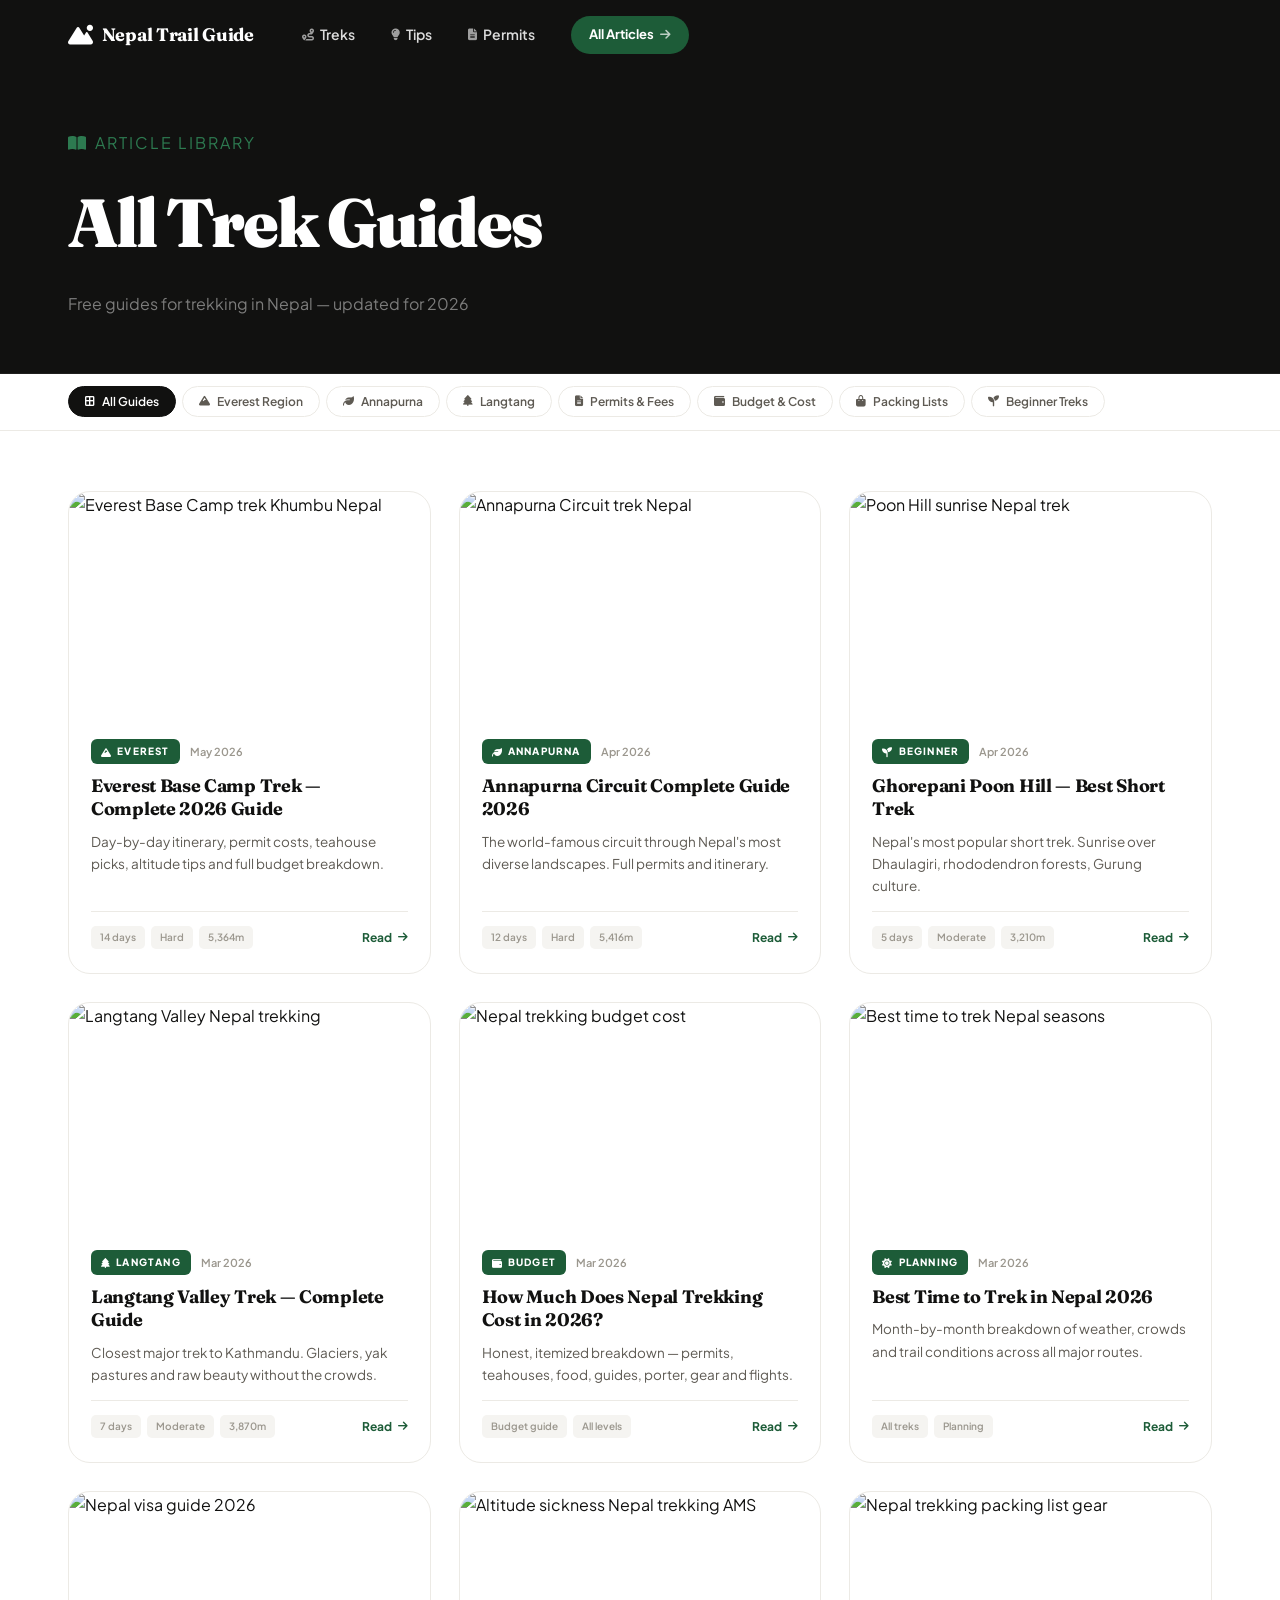
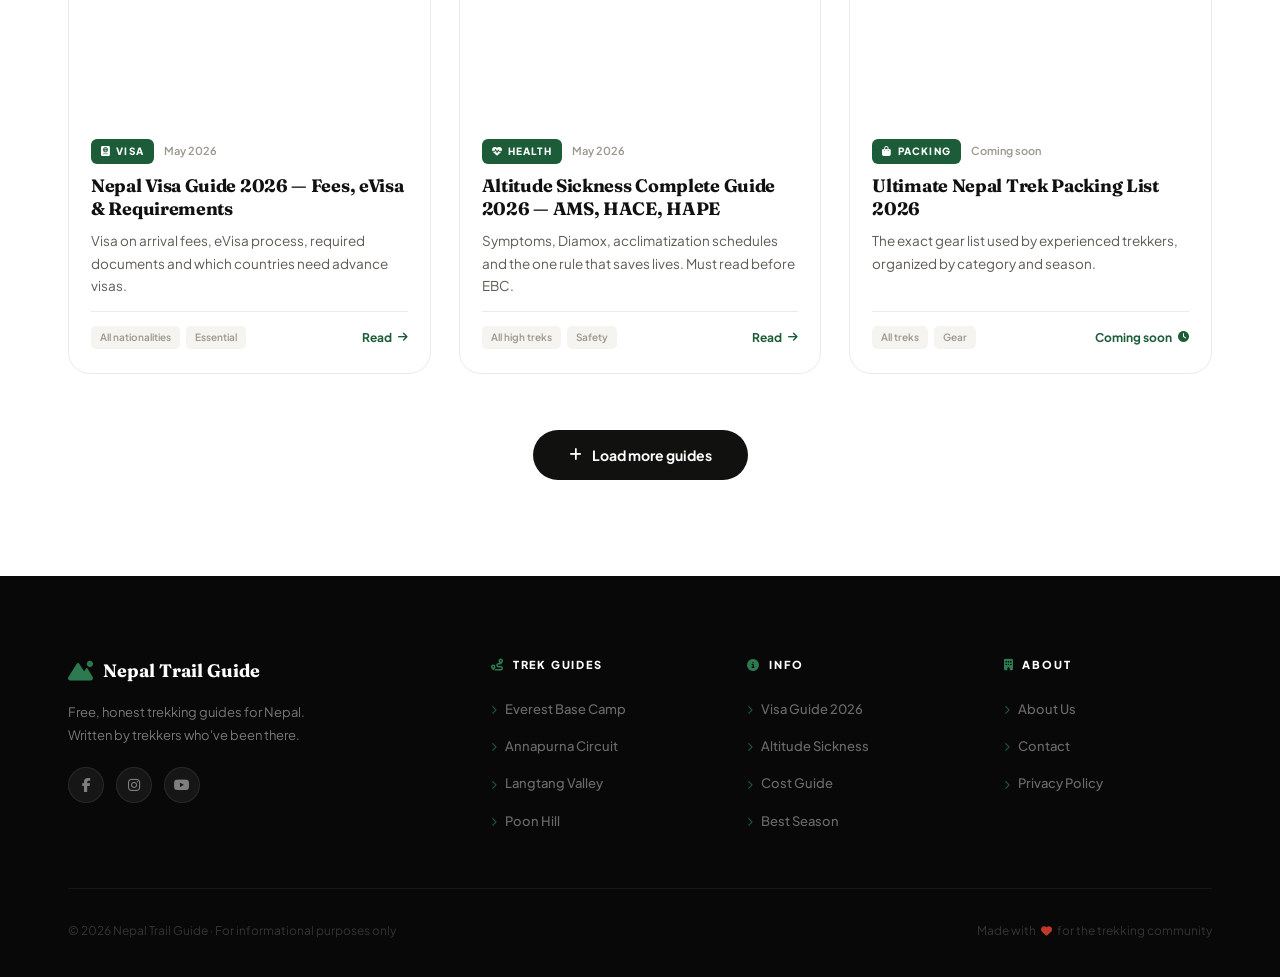
==== commit 5e545e5c: "Add comprehensive Altitude Sickness Guide for 2026 with symptoms, prevention, and treatment details " ====
--- a/frontend/blog/index.html
+++ b/frontend/blog/index.html
@@ -6,13 +6,12 @@
   <title>All Trek Guides — Nepal Trail Guide</title>
   <meta name="description" content="Browse all Nepal trekking guides. Everest Base Camp, Annapurna Circuit, permits, costs, packing lists and more. Free, updated 2026.">
   <meta name="robots" content="index, follow">
-  <link rel="canonical" href="https://nepaltrailguide.com/blog/">
+  <link rel="canonical" href="https://nepaltrailguide.netlify.app/blog/">
   <link rel="preconnect" href="https://fonts.googleapis.com">
   <link href="https://fonts.googleapis.com/css2?family=Plus+Jakarta+Sans:wght@300;400;500;600;700;800&family=Fraunces:ital,wght@0,700;0,900;1,700&display=swap" rel="stylesheet">
   <link rel="stylesheet" href="https://cdnjs.cloudflare.com/ajax/libs/font-awesome/6.5.0/css/all.min.css">
   <link rel="stylesheet" href="../css/main.css">
   <style>
-    /* ── Blog-specific styles ── */
     .blog-hero {
       background: var(--black);
       padding: 130px 0 56px;
@@ -36,7 +35,6 @@
       color: rgba(255,255,255,0.45);
       font-weight: 400;
     }
-
     .filter-bar {
       position: sticky;
       top: 70px;
@@ -81,15 +79,8 @@
       border-color: var(--black);
       color: var(--white);
     }
-    .filter-btn.active.green {
-      background: var(--green);
-      border-color: var(--green);
-    }
     .filter-btn i { font-size: 11px; }
-
-    .blog-main {
-      padding: 60px 0 96px;
-    }
+    .blog-main { padding: 60px 0 96px; }
     .blog-main .container {
       max-width: var(--max-w);
       margin: 0 auto;
@@ -100,7 +91,6 @@
       grid-template-columns: repeat(3, 1fr);
       gap: 28px;
     }
-
     .blog-card {
       background: var(--white);
       border: 1px solid var(--gray-100);
@@ -126,7 +116,6 @@
       transition: transform 0.45s ease;
     }
     .blog-card:hover .blog-card-img img { transform: scale(1.05); }
-
     .blog-card-body {
       padding: 22px 22px 24px;
       display: flex;
@@ -200,7 +189,6 @@
     }
     .blog-read:hover { gap: 10px; }
     .blog-read i { font-size: 11px; }
-
     .load-more {
       text-align: center;
       margin-top: 56px;
@@ -225,7 +213,6 @@
       transform: translateY(-2px);
       box-shadow: var(--shadow-green);
     }
-
     @media (max-width: 900px) {
       .blog-grid { grid-template-columns: 1fr 1fr; }
     }
@@ -259,7 +246,7 @@
     <div class="blog-hero-inner">
       <p class="section-label" style="color:var(--green-mid)"><i class="fa-solid fa-book-open"></i> Article Library</p>
       <h1>All Trek Guides</h1>
-      <p>50+ free guides for trekking in Nepal — updated for 2026</p>
+      <p>Free guides for trekking in Nepal — updated for 2026</p>
     </div>
   </div>
 
@@ -296,7 +283,8 @@
     <div class="container">
       <div class="blog-grid" id="blogGrid">
 
-        <div class="blog-card reveal" data-cat="everest">
+        <!-- ✅ EBC -->
+        <div class="blog-card" data-cat="everest">
           <a href="../articles/ebc-guide.html" class="blog-card-img">
             <img src="https://media.nepaleverestbasecamp.com/uploads/fullbanner/ebc-trek-14-days-thumbnail.webp" alt="Everest Base Camp trek Khumbu Nepal" loading="lazy">
           </a>
@@ -318,16 +306,17 @@
           </div>
         </div>
 
-        <div class="blog-card reveal" data-cat="annapurna">
-          <a href="#" class="blog-card-img">
-            <img src="https://dynamic-media-cdn.tripadvisor.com/media/photo-o/27/93/ff/0a/caption.jpg?w=900&h=500&s=1" alt="Annapurna Circuit trek Nepal" loading="lazy">
+        <!-- ✅ Annapurna -->
+        <div class="blog-card" data-cat="annapurna">
+          <a href="../articles/annapurna-guide.html" class="blog-card-img">
+            <img src="https://images.unsplash.com/photo-1571401835393-8c5f35328320?w=700&q=80&auto=format&fm=webp" alt="Annapurna Circuit trek Nepal" loading="lazy">
           </a>
           <div class="blog-card-body">
             <div class="blog-card-meta">
               <span class="blog-cat"><i class="fa-solid fa-leaf"></i> Annapurna</span>
               <span class="blog-date">Apr 2026</span>
             </div>
-            <h3><a href="#">Annapurna Circuit Complete Guide 2026</a></h3>
+            <h3><a href="../articles/annapurna-guide.html">Annapurna Circuit Complete Guide 2026</a></h3>
             <p>The world-famous circuit through Nepal's most diverse landscapes. Full permits and itinerary.</p>
             <div class="blog-card-footer">
               <div class="mini-tags">
@@ -335,21 +324,22 @@
                 <span class="mini-tag">Hard</span>
                 <span class="mini-tag">5,416m</span>
               </div>
-              <a href="#" class="blog-read">Read <i class="fa-solid fa-arrow-right"></i></a>
-            </div>
-          </div>
-        </div>
-
-        <div class="blog-card reveal" data-cat="beginner annapurna">
-          <a href="#" class="blog-card-img">
-            <img src="https://media-cdn.tripadvisor.com/media/attractions-splice-spp-674x446/12/27/13/b6.jpg" alt="Poon Hill sunrise Nepal trek" loading="lazy">
+              <a href="../articles/annapurna-guide.html" class="blog-read">Read <i class="fa-solid fa-arrow-right"></i></a>
+            </div>
+          </div>
+        </div>
+
+        <!-- ✅ Poon Hill -->
+        <div class="blog-card" data-cat="beginner annapurna">
+          <a href="../articles/poonhill-guide.html" class="blog-card-img">
+            <img src="https://images.unsplash.com/photo-1506905925346-21bda4d32df4?w=700&q=80&auto=format&fm=webp" alt="Poon Hill sunrise Nepal trek" loading="lazy">
           </a>
           <div class="blog-card-body">
             <div class="blog-card-meta">
               <span class="blog-cat"><i class="fa-solid fa-seedling"></i> Beginner</span>
               <span class="blog-date">Apr 2026</span>
             </div>
-            <h3><a href="#">Ghorepani Poon Hill — Best Short Trek</a></h3>
+            <h3><a href="../articles/poonhill-guide.html">Ghorepani Poon Hill — Best Short Trek</a></h3>
             <p>Nepal's most popular short trek. Sunrise over Dhaulagiri, rhododendron forests, Gurung culture.</p>
             <div class="blog-card-footer">
               <div class="mini-tags">
@@ -357,21 +347,22 @@
                 <span class="mini-tag">Moderate</span>
                 <span class="mini-tag">3,210m</span>
               </div>
-              <a href="#" class="blog-read">Read <i class="fa-solid fa-arrow-right"></i></a>
-            </div>
-          </div>
-        </div>
-
-        <div class="blog-card reveal" data-cat="langtang">
-          <a href="#" class="blog-card-img">
-            <img src="https://api.hikingbees.com/media/best-langtang-viewpoints.jpg" alt="Langtang Valley Nepal trekking" loading="lazy">
+              <a href="../articles/poonhill-guide.html" class="blog-read">Read <i class="fa-solid fa-arrow-right"></i></a>
+            </div>
+          </div>
+        </div>
+
+        <!-- ✅ Langtang -->
+        <div class="blog-card" data-cat="langtang">
+          <a href="../articles/langtang-guide.html" class="blog-card-img">
+            <img src="https://www.desireadventures.com/images/product/Langtang_Valley.jpg" alt="Langtang Valley Nepal trekking" loading="lazy">
           </a>
           <div class="blog-card-body">
             <div class="blog-card-meta">
               <span class="blog-cat"><i class="fa-solid fa-tree"></i> Langtang</span>
               <span class="blog-date">Mar 2026</span>
             </div>
-            <h3><a href="#">Langtang Valley Trek — Complete Guide</a></h3>
+            <h3><a href="../articles/langtang-guide.html">Langtang Valley Trek — Complete Guide</a></h3>
             <p>Closest major trek to Kathmandu. Glaciers, yak pastures and raw beauty without the crowds.</p>
             <div class="blog-card-footer">
               <div class="mini-tags">
@@ -379,61 +370,108 @@
                 <span class="mini-tag">Moderate</span>
                 <span class="mini-tag">3,870m</span>
               </div>
-              <a href="#" class="blog-read">Read <i class="fa-solid fa-arrow-right"></i></a>
-            </div>
-          </div>
-        </div>
-
-        <div class="blog-card reveal" data-cat="permits">
-          <a href="#" class="blog-card-img">
-            <img src="https://www.thehimalayantrips.com/templates/yootheme/cache/b1/top_winter_treks_in_nepal-b1f1448a.jpeg" alt="Nepal trekking permits TIMS card" loading="lazy">
-          </a>
-          <div class="blog-card-body">
-            <div class="blog-card-meta">
-              <span class="blog-cat"><i class="fa-solid fa-file-lines"></i> Permits</span>
+              <a href="../articles/langtang-guide.html" class="blog-read">Read <i class="fa-solid fa-arrow-right"></i></a>
+            </div>
+          </div>
+        </div>
+
+        <!-- ✅ Trekking Cost -->
+        <div class="blog-card" data-cat="budget">
+          <a href="../articles/nepal-trekkingcost.html" class="blog-card-img">
+            <img src="https://images.unsplash.com/photo-1544735716-392fe2489ffa?w=600&q=80&auto=format&fm=webp" alt="Nepal trekking budget cost" loading="lazy">
+          </a>
+          <div class="blog-card-body">
+            <div class="blog-card-meta">
+              <span class="blog-cat"><i class="fa-solid fa-wallet"></i> Budget</span>
               <span class="blog-date">Mar 2026</span>
             </div>
-            <h3><a href="#">Nepal Trekking Permits 2026 — Everything You Need</a></h3>
-            <p>TIMS card, national park permits, restricted area permits. Updated costs and where to get them.</p>
-            <div class="blog-card-footer">
-              <div class="mini-tags">
-                <span class="mini-tag">All regions</span>
-                <span class="mini-tag">Essential</span>
-              </div>
-              <a href="#" class="blog-read">Read <i class="fa-solid fa-arrow-right"></i></a>
-            </div>
-          </div>
-        </div>
-
-        <div class="blog-card reveal" data-cat="budget">
-          <a href="#" class="blog-card-img">
-            <img src="https://images.unsplash.com/photo-1551632811-561732d1e306?w=700&q=80&auto=format&fm=webp" alt="Nepal trekking budget cost" loading="lazy">
-          </a>
-          <div class="blog-card-body">
-            <div class="blog-card-meta">
-              <span class="blog-cat"><i class="fa-solid fa-wallet"></i> Budget</span>
-              <span class="blog-date">Feb 2026</span>
-            </div>
-            <h3><a href="#">How Much Does Nepal Trekking Cost in 2026?</a></h3>
+            <h3><a href="../articles/nepal-trekkingcost.html">How Much Does Nepal Trekking Cost in 2026?</a></h3>
             <p>Honest, itemized breakdown — permits, teahouses, food, guides, porter, gear and flights.</p>
             <div class="blog-card-footer">
               <div class="mini-tags">
                 <span class="mini-tag">Budget guide</span>
                 <span class="mini-tag">All levels</span>
               </div>
-              <a href="#" class="blog-read">Read <i class="fa-solid fa-arrow-right"></i></a>
-            </div>
-          </div>
-        </div>
-
-        <div class="blog-card reveal" data-cat="packing">
+              <a href="../articles/nepal-trekkingcost.html" class="blog-read">Read <i class="fa-solid fa-arrow-right"></i></a>
+            </div>
+          </div>
+        </div>
+
+        <!-- ✅ Best Time -->
+        <div class="blog-card" data-cat="budget">
+          <a href="../articles/best-timetotrek.html" class="blog-card-img">
+            <img src="https://images.unsplash.com/photo-1470770903676-69b98201ea1c?w=700&q=80&auto=format&fm=webp" alt="Best time to trek Nepal seasons" loading="lazy">
+          </a>
+          <div class="blog-card-body">
+            <div class="blog-card-meta">
+              <span class="blog-cat"><i class="fa-solid fa-sun"></i> Planning</span>
+              <span class="blog-date">Mar 2026</span>
+            </div>
+            <h3><a href="../articles/best-timetotrek.html">Best Time to Trek in Nepal 2026</a></h3>
+            <p>Month-by-month breakdown of weather, crowds and trail conditions across all major routes.</p>
+            <div class="blog-card-footer">
+              <div class="mini-tags">
+                <span class="mini-tag">All treks</span>
+                <span class="mini-tag">Planning</span>
+              </div>
+              <a href="../articles/best-timetotrek.html" class="blog-read">Read <i class="fa-solid fa-arrow-right"></i></a>
+            </div>
+          </div>
+        </div>
+
+        <!-- ✅ Visa Guide -->
+        <div class="blog-card" data-cat="permits">
+          <a href="../articles/nepal-visa-guide-2026.html" class="blog-card-img">
+            <img src="https://images.unsplash.com/photo-1551632811-561732d1e306?w=700&q=80&auto=format&fm=webp" alt="Nepal visa guide 2026" loading="lazy">
+          </a>
+          <div class="blog-card-body">
+            <div class="blog-card-meta">
+              <span class="blog-cat"><i class="fa-solid fa-passport"></i> Visa</span>
+              <span class="blog-date">May 2026</span>
+            </div>
+            <h3><a href="../articles/nepal-visa-guide-2026.html">Nepal Visa Guide 2026 — Fees, eVisa & Requirements</a></h3>
+            <p>Visa on arrival fees, eVisa process, required documents and which countries need advance visas.</p>
+            <div class="blog-card-footer">
+              <div class="mini-tags">
+                <span class="mini-tag">All nationalities</span>
+                <span class="mini-tag">Essential</span>
+              </div>
+              <a href="../articles/nepal-visa-guide-2026.html" class="blog-read">Read <i class="fa-solid fa-arrow-right"></i></a>
+            </div>
+          </div>
+        </div>
+
+        <!-- ✅ Altitude Sickness -->
+        <div class="blog-card" data-cat="everest annapurna langtang">
+          <a href="../articles/altitude-sickness-guide.html" class="blog-card-img">
+            <img src="https://images.unsplash.com/photo-1470770903676-69b98201ea1c?w=700&q=80&auto=format&fm=webp" alt="Altitude sickness Nepal trekking AMS" loading="lazy">
+          </a>
+          <div class="blog-card-body">
+            <div class="blog-card-meta">
+              <span class="blog-cat"><i class="fa-solid fa-heart-pulse"></i> Health</span>
+              <span class="blog-date">May 2026</span>
+            </div>
+            <h3><a href="../articles/altitude-sickness-guide.html">Altitude Sickness Complete Guide 2026 — AMS, HACE, HAPE</a></h3>
+            <p>Symptoms, Diamox, acclimatization schedules and the one rule that saves lives. Must read before EBC.</p>
+            <div class="blog-card-footer">
+              <div class="mini-tags">
+                <span class="mini-tag">All high treks</span>
+                <span class="mini-tag">Safety</span>
+              </div>
+              <a href="../articles/altitude-sickness-guide.html" class="blog-read">Read <i class="fa-solid fa-arrow-right"></i></a>
+            </div>
+          </div>
+        </div>
+
+        <!-- 🔜 Coming Soon — Packing List (placeholder, no link) -->
+        <div class="blog-card" data-cat="packing">
           <a href="#" class="blog-card-img">
-            <img src="https://himalayandreamtreks.in/wp-content/uploads/2024/05/Packing-List-.webp" alt="Trekking gear packing list Nepal" loading="lazy">
+            <img src="https://images.unsplash.com/photo-1533130061792-64b345e4a833?w=700&q=80&auto=format&fm=webp" alt="Nepal trekking packing list gear" loading="lazy">
           </a>
           <div class="blog-card-body">
             <div class="blog-card-meta">
               <span class="blog-cat"><i class="fa-solid fa-bag-shopping"></i> Packing</span>
-              <span class="blog-date">Feb 2026</span>
+              <span class="blog-date">Coming soon</span>
             </div>
             <h3><a href="#">Ultimate Nepal Trek Packing List 2026</a></h3>
             <p>The exact gear list used by experienced trekkers, organized by category and season.</p>
@@ -442,49 +480,7 @@
                 <span class="mini-tag">All treks</span>
                 <span class="mini-tag">Gear</span>
               </div>
-              <a href="#" class="blog-read">Read <i class="fa-solid fa-arrow-right"></i></a>
-            </div>
-          </div>
-        </div>
-
-        <div class="blog-card reveal" data-cat="everest beginner">
-          <a href="#" class="blog-card-img">
-            <img src="https://media-cdn.tripadvisor.com/media/attractions-splice-spp-674x446/07/35/dd/0e.jpg" alt="Himalaya peaks Nepal trekking difficulty" loading="lazy">
-          </a>
-          <div class="blog-card-body">
-            <div class="blog-card-meta">
-              <span class="blog-cat"><i class="fa-solid fa-dumbbell"></i> Training</span>
-              <span class="blog-date">Jan 2026</span>
-            </div>
-            <h3><a href="#">Is EBC Hard? Honest Difficulty Rating for Every Fitness Level</a></h3>
-            <p>What EBC actually demands from your body and how to prepare for it in 3 months.</p>
-            <div class="blog-card-footer">
-              <div class="mini-tags">
-                <span class="mini-tag">EBC</span>
-                <span class="mini-tag">Fitness</span>
-              </div>
-              <a href="#" class="blog-read">Read <i class="fa-solid fa-arrow-right"></i></a>
-            </div>
-          </div>
-        </div>
-
-        <div class="blog-card reveal" data-cat="permits budget">
-          <a href="#" class="blog-card-img">
-            <img src="https://images.unsplash.com/photo-1533130061792-64b345e4a833?w=700&q=80&auto=format&fm=webp" alt="Prayer flags Nepal mountains trekking" loading="lazy">
-          </a>
-          <div class="blog-card-body">
-            <div class="blog-card-meta">
-              <span class="blog-cat"><i class="fa-solid fa-file-lines"></i> Permits</span>
-              <span class="blog-date">Jan 2026</span>
-            </div>
-            <h3><a href="#">TIMS Card 2026 — Cost, Where to Get It & Do You Need One?</a></h3>
-            <p>The TIMS system changed. Here's what's current and whether you actually need a card for your trek.</p>
-            <div class="blog-card-footer">
-              <div class="mini-tags">
-                <span class="mini-tag">TIMS</span>
-                <span class="mini-tag">Essential</span>
-              </div>
-              <a href="#" class="blog-read">Read <i class="fa-solid fa-arrow-right"></i></a>
+              <a href="#" class="blog-read">Coming soon <i class="fa-solid fa-clock"></i></a>
             </div>
           </div>
         </div>
@@ -506,27 +502,27 @@
           <div class="footer-logo"><i class="fa-solid fa-mountain-sun"></i> Nepal Trail Guide</div>
           <p>Free, honest trekking guides for Nepal. Written by trekkers who've been there.</p>
           <div class="footer-social">
-            <a href="#"><i class="fa-brands fa-facebook-f"></i></a>
-            <a href="#"><i class="fa-brands fa-instagram"></i></a>
-            <a href="#"><i class="fa-brands fa-youtube"></i></a>
+            <a href="#" aria-label="Facebook"><i class="fa-brands fa-facebook-f"></i></a>
+            <a href="#" aria-label="Instagram"><i class="fa-brands fa-instagram"></i></a>
+            <a href="#" aria-label="YouTube"><i class="fa-brands fa-youtube"></i></a>
           </div>
         </div>
         <div class="footer-col">
           <h5><i class="fa-solid fa-route"></i> Trek Guides</h5>
           <ul>
-            <li><a href="#"><i class="fa-solid fa-chevron-right"></i> Everest Base Camp</a></li>
-            <li><a href="#"><i class="fa-solid fa-chevron-right"></i> Annapurna Circuit</a></li>
-            <li><a href="#"><i class="fa-solid fa-chevron-right"></i> Langtang Valley</a></li>
-            <li><a href="#"><i class="fa-solid fa-chevron-right"></i> Poon Hill</a></li>
+            <li><a href="../articles/ebc-guide.html"><i class="fa-solid fa-chevron-right"></i> Everest Base Camp</a></li>
+            <li><a href="../articles/annapurna-guide.html"><i class="fa-solid fa-chevron-right"></i> Annapurna Circuit</a></li>
+            <li><a href="../articles/langtang-guide.html"><i class="fa-solid fa-chevron-right"></i> Langtang Valley</a></li>
+            <li><a href="../articles/poonhill-guide.html"><i class="fa-solid fa-chevron-right"></i> Poon Hill</a></li>
           </ul>
         </div>
         <div class="footer-col">
           <h5><i class="fa-solid fa-circle-info"></i> Info</h5>
           <ul>
-            <li><a href="#"><i class="fa-solid fa-chevron-right"></i> Permits 2026</a></li>
-            <li><a href="#"><i class="fa-solid fa-chevron-right"></i> Cost Guide</a></li>
-            <li><a href="#"><i class="fa-solid fa-chevron-right"></i> Best Season</a></li>
-            <li><a href="#"><i class="fa-solid fa-chevron-right"></i> Packing Lists</a></li>
+            <li><a href="../articles/nepal-visa-guide-2026.html"><i class="fa-solid fa-chevron-right"></i> Visa Guide 2026</a></li>
+            <li><a href="../articles/altitude-sickness-guide.html"><i class="fa-solid fa-chevron-right"></i> Altitude Sickness</a></li>
+            <li><a href="../articles/nepal-trekkingcost.html"><i class="fa-solid fa-chevron-right"></i> Cost Guide</a></li>
+            <li><a href="../articles/best-timetotrek.html"><i class="fa-solid fa-chevron-right"></i> Best Season</a></li>
           </ul>
         </div>
         <div class="footer-col">
@@ -547,7 +543,6 @@
 
   <script src="../js/main.js"></script>
   <script>
-    // Load more button
     function loadMore() {
       const btn = document.getElementById('loadMoreBtn');
       btn.innerHTML = '<i class="fa-solid fa-spinner fa-spin"></i> Loading...';
@@ -558,11 +553,9 @@
       }, 1500);
     }
 
-    // Category filter
     function filterCards(cat, btn) {
       document.querySelectorAll('.filter-btn').forEach(b => b.classList.remove('active'));
       btn.classList.add('active');
-
       document.querySelectorAll('.blog-card').forEach(card => {
         const cats = card.dataset.cat || '';
         if (cat === 'all' || cats.includes(cat)) {
@@ -575,10 +568,7 @@
       });
     }
 
-    // Blog page — navbar always dark
     document.getElementById('navbar').classList.add('scrolled');
-
-    // Fix: force reveal all cards immediately on blog page
     document.querySelectorAll('.blog-card').forEach(card => {
       card.style.opacity = '1';
       card.style.transform = 'none';
